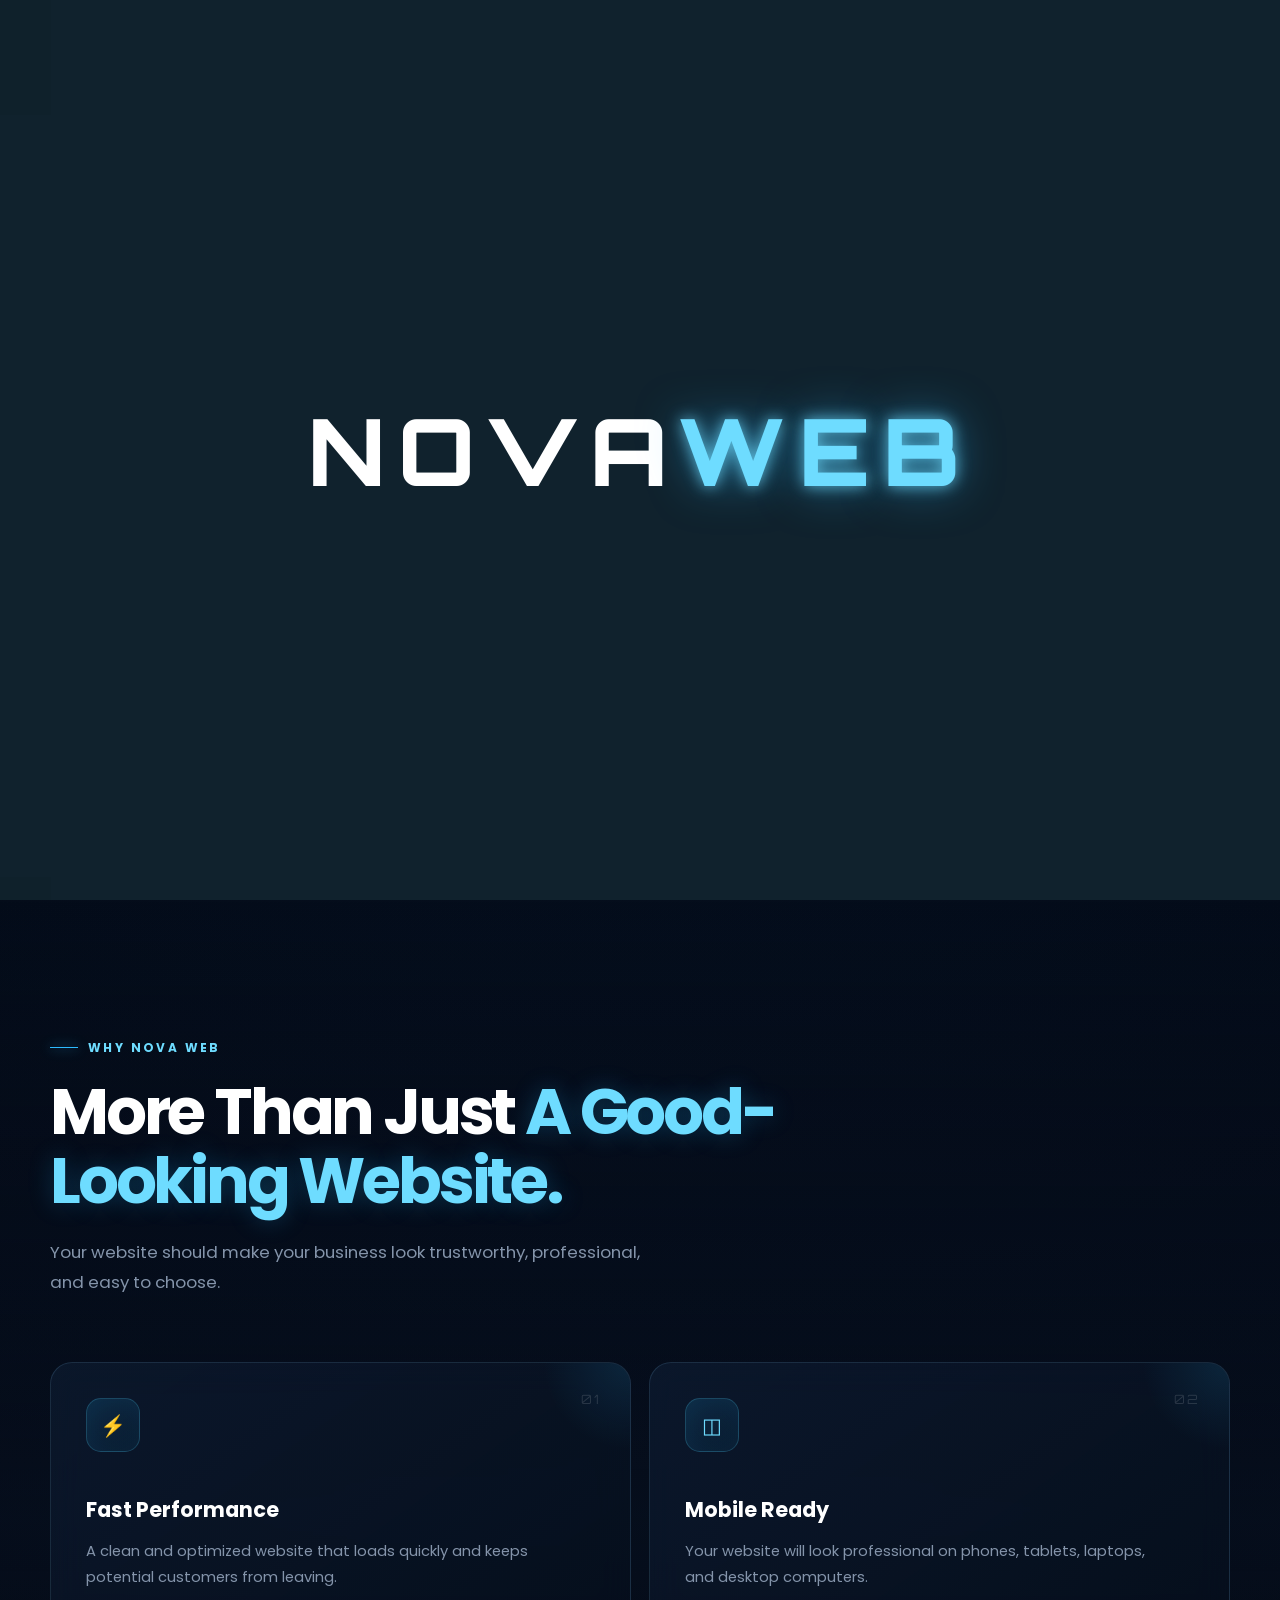
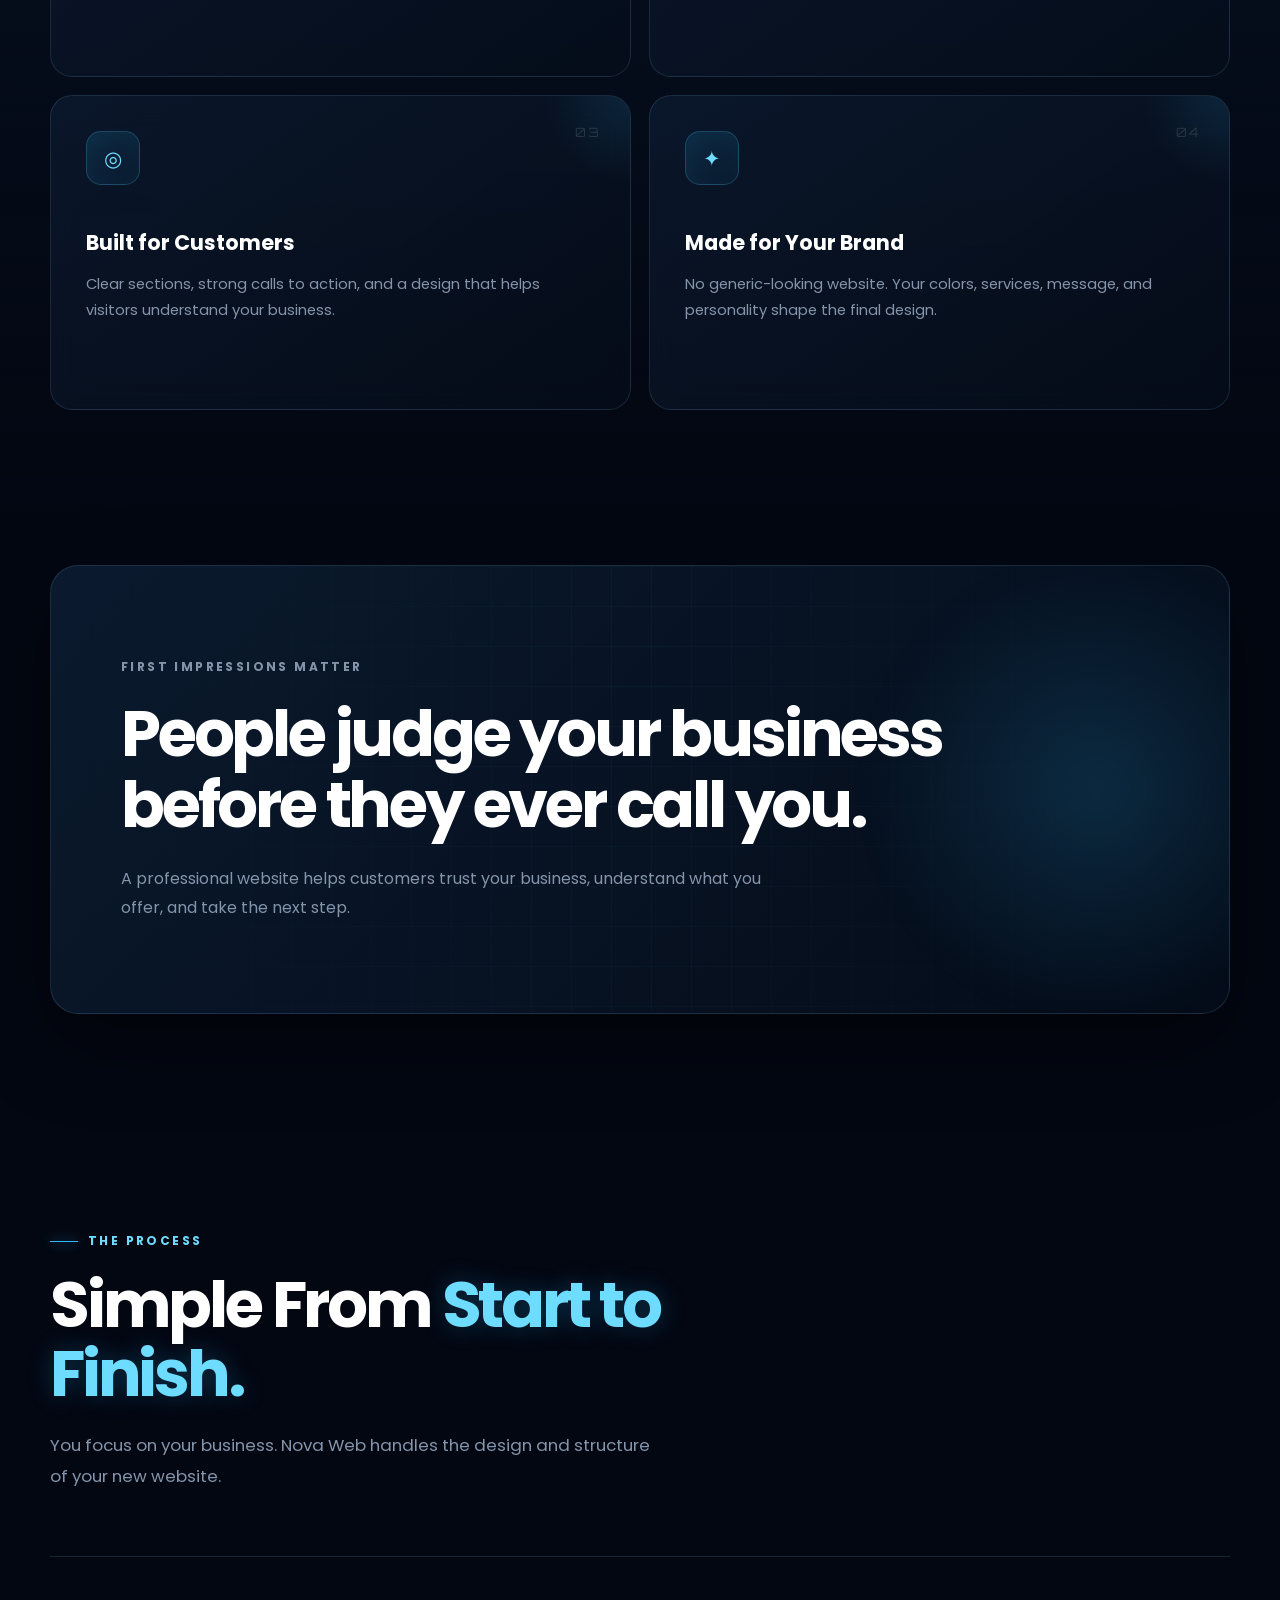
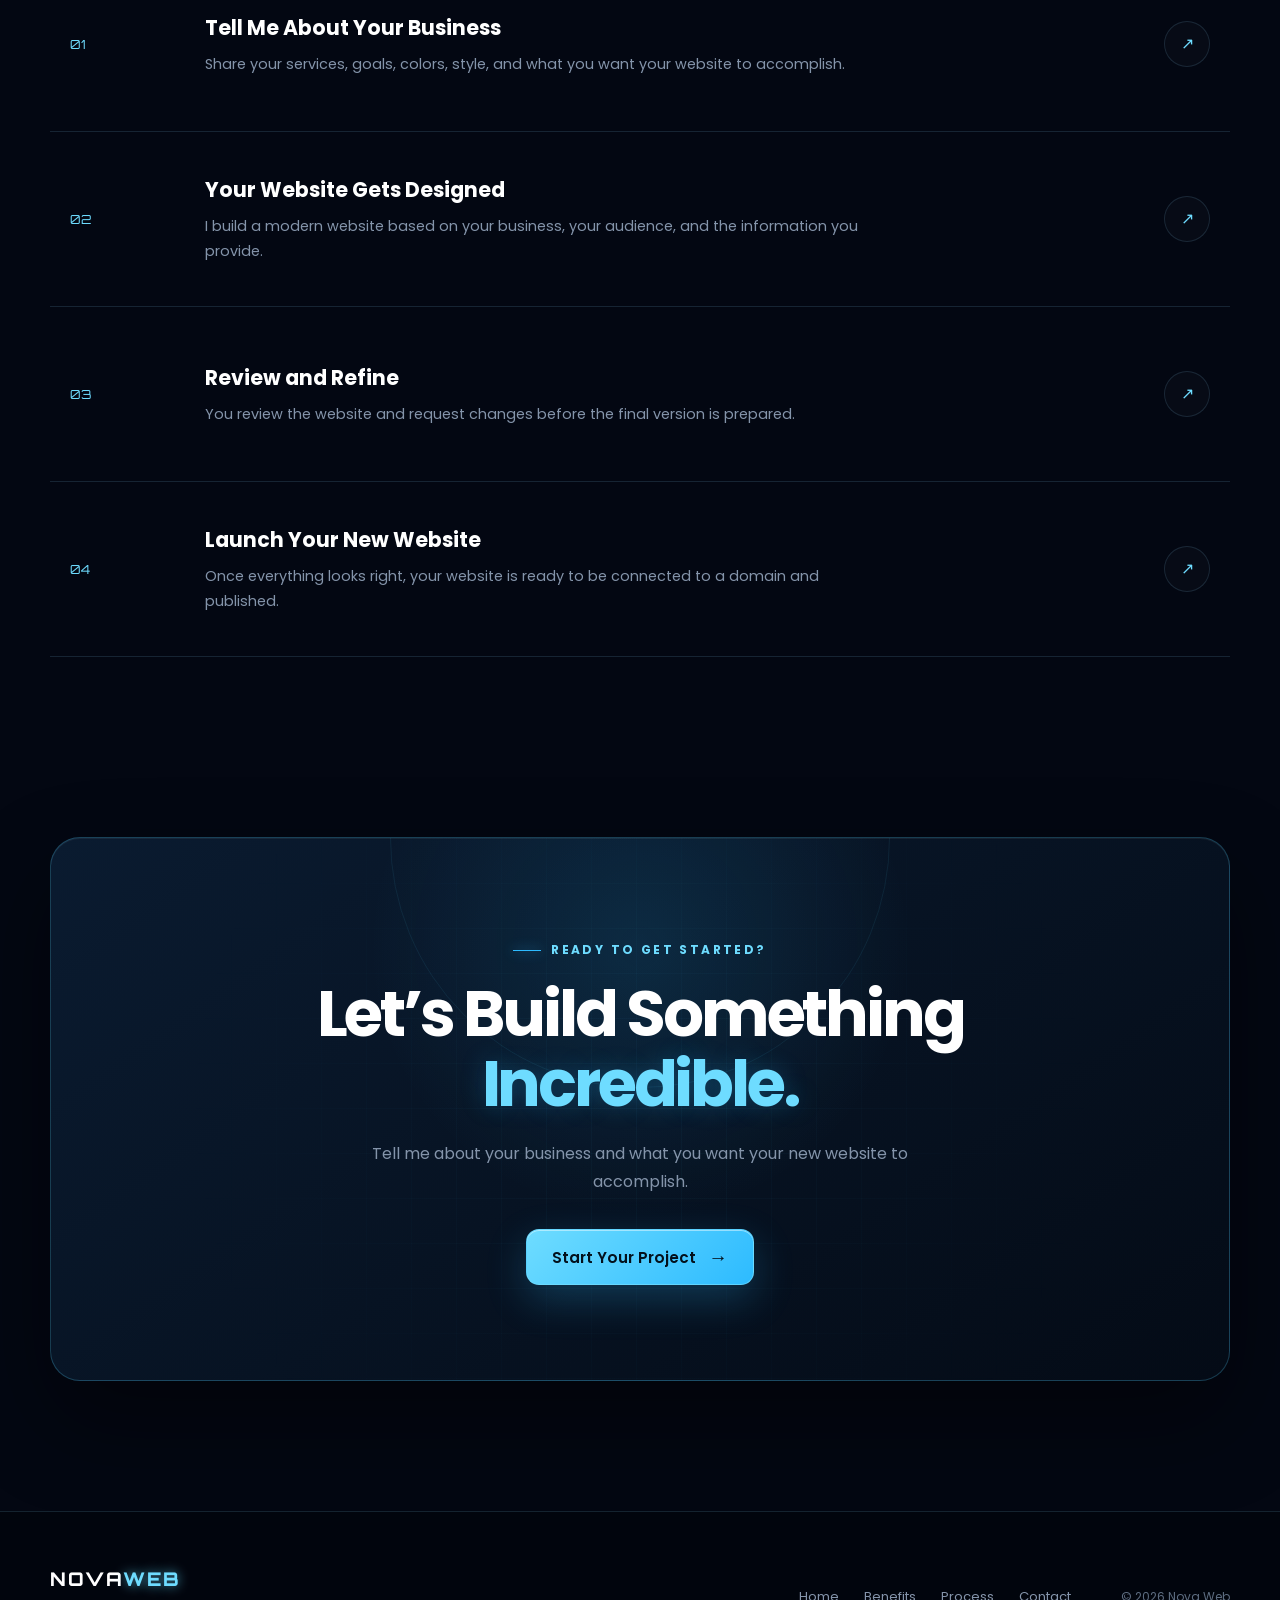
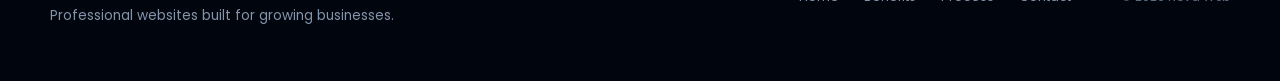
==== index.html @ 31be455f "Initial commit" ====
<!DOCTYPE html>
<html lang="en">
<head>
    <meta charset="UTF-8">

    <meta
        name="viewport"
        content="width=device-width, initial-scale=1.0"
    >

    <meta
        name="description"
        content="Nova Web creates professional websites that help local businesses attract customers and grow."
    >

    <title>Nova Web | Professional Website Design</title>

    <link rel="preconnect" href="https://fonts.googleapis.com">
    <link rel="preconnect" href="https://fonts.gstatic.com" crossorigin>

    <link
        href="https://fonts.googleapis.com/css2?family=Orbitron:wght@600;700;800&family=Poppins:wght@300;400;500;600;700&display=swap"
        rel="stylesheet"
    >

    <link rel="stylesheet" href="style.css">
</head>

<body>

    <!-- Loading Screen -->
    <div class="loader" id="loader">
        <div class="loader-circle"></div>

        <div class="loader-logo">
            NOVA<span>WEB</span>
        </div>
    </div>

    <!-- Mouse Glow -->
    <div class="mouse-glow" id="mouseGlow"></div>

    <!-- Navigation -->
    <header class="site-header" id="siteHeader">
        <nav class="navbar container">

            <a href="index.html" class="logo" aria-label="Nova Web homepage">
                NOVA<span>WEB</span>
            </a>

            <button
                class="menu-button"
                id="menuButton"
                aria-label="Open navigation menu"
                aria-expanded="false"
            >
                <span></span>
                <span></span>
                <span></span>
            </button>

            <div class="nav-links" id="navLinks">
                <a href="#home">Home</a>
                <a href="#benefits">Benefits</a>
                <a href="#process">Process</a>
                <a href="contact.html">Contact</a>

                <a href="contact.html" class="nav-button">
                    Start a Project
                </a>
            </div>

        </nav>
    </header>

    <main>

        <!-- Hero Section -->
        <section class="hero" id="home">

            <div class="hero-background"></div>
            <div class="hero-grid"></div>
            <div class="hero-orb hero-orb-one"></div>
            <div class="hero-orb hero-orb-two"></div>

            <div class="container hero-layout">

                <div class="hero-copy">

                    <div class="eyebrow">
                        <span class="eyebrow-dot"></span>
                        Professional websites for growing businesses
                    </div>

                    <h1>
                        You Run The Business.
                        <span>I'll Build The Website.</span>
                    </h1>

                    <p class="hero-description">
                        Your next customer is already searching for you.
                        Let’s make sure they find <strong>you</strong> first.
                    </p>

                    <div class="hero-buttons">

                        <a href="contact.html" class="primary-button">
                            Start Your Project
                            <span>→</span>
                        </a>

                        <a href="#benefits" class="secondary-button">
                            See What You Get
                        </a>

                    </div>

                    <div class="hero-points">

                        <div>
                            <span class="check-icon">✓</span>
                            Mobile-friendly
                        </div>

                        <div>
                            <span class="check-icon">✓</span>
                            Fast and modern
                        </div>

                        <div>
                            <span class="check-icon">✓</span>
                            Built for your business
                        </div>

                    </div>

                </div>

                <!-- CSS Laptop Mockup -->
                <div class="hero-visual">

                    <div class="visual-glow"></div>

                    <div class="floating-card floating-card-one">
                        <div class="floating-icon">⚡</div>

                        <div>
                            <strong>Fast Loading</strong>
                            <span>Built for speed</span>
                        </div>
                    </div>

                    <div class="floating-card floating-card-two">
                        <div class="floating-icon">↗</div>

                        <div>
                            <strong>Built to Grow</strong>
                            <span>Turn visits into customers</span>
                        </div>
                    </div>

                    <div class="laptop">

                        <div class="laptop-screen">

                            <div class="browser-bar">
                                <div class="browser-dots">
                                    <span></span>
                                    <span></span>
                                    <span></span>
                                </div>

                                <div class="browser-address">
                                    novawebdesign.com
                                </div>
                            </div>

                            <div class="website-preview">

                                <div class="preview-nav">
                                    <div class="preview-logo">
                                        NOVA<span>WEB</span>
                                    </div>

                                    <div class="preview-links">
                                        <span></span>
                                        <span></span>
                                        <span></span>
                                    </div>
                                </div>

                                <div class="preview-content">

                                    <div class="preview-badge">
                                        MODERN WEBSITE DESIGN
                                    </div>

                                    <h2>
                                        Make Your Business
                                        <span>Impossible to Ignore.</span>
                                    </h2>

                                    <p>
                                        Premium websites designed to build trust,
                                        attract customers, and grow your brand.
                                    </p>

                                    <div class="preview-button"></div>

                                </div>

                                <div class="preview-card-row">
                                    <div class="preview-card"></div>
                                    <div class="preview-card"></div>
                                    <div class="preview-card"></div>
                                </div>

                            </div>

                        </div>

                        <div class="laptop-base">
                            <div class="laptop-notch"></div>
                        </div>

                    </div>

                </div>

            </div>

            <a href="#benefits" class="scroll-indicator">
                <span>Scroll to explore</span>
                <div class="scroll-line"></div>
            </a>

        </section>

        <!-- Benefits Section -->
        <section class="section benefits-section" id="benefits">

            <div class="container">

                <div class="section-heading reveal">

                    <div class="section-label">
                        WHY NOVA WEB
                    </div>

                    <h2>
                        More Than Just
                        <span>A Good-Looking Website.</span>
                    </h2>

                    <p>
                        Your website should make your business look trustworthy,
                        professional, and easy to choose.
                    </p>

                </div>

                <div class="benefit-grid">

                    <article class="benefit-card reveal">

                        <div class="card-number">01</div>

                        <div class="benefit-icon">⚡</div>

                        <h3>Fast Performance</h3>

                        <p>
                            A clean and optimized website that loads quickly and
                            keeps potential customers from leaving.
                        </p>

                        <div class="card-line"></div>

                    </article>

                    <article class="benefit-card reveal">

                        <div class="card-number">02</div>

                        <div class="benefit-icon">◫</div>

                        <h3>Mobile Ready</h3>

                        <p>
                            Your website will look professional on phones,
                            tablets, laptops, and desktop computers.
                        </p>

                        <div class="card-line"></div>

                    </article>

                    <article class="benefit-card reveal">

                        <div class="card-number">03</div>

                        <div class="benefit-icon">◎</div>

                        <h3>Built for Customers</h3>

                        <p>
                            Clear sections, strong calls to action, and a design
                            that helps visitors understand your business.
                        </p>

                        <div class="card-line"></div>

                    </article>

                    <article class="benefit-card reveal">

                        <div class="card-number">04</div>

                        <div class="benefit-icon">✦</div>

                        <h3>Made for Your Brand</h3>

                        <p>
                            No generic-looking website. Your colors, services,
                            message, and personality shape the final design.
                        </p>

                        <div class="card-line"></div>

                    </article>

                </div>

            </div>

        </section>

        <!-- Statement Section -->
        <section class="statement-section">

            <div class="container">

                <div class="statement-card reveal">

                    <div class="statement-glow"></div>

                    <p class="statement-small">
                        FIRST IMPRESSIONS MATTER
                    </p>

                    <h2>
                        People judge your business before they ever call you.
                    </h2>

                    <p>
                        A professional website helps customers trust your business,
                        understand what you offer, and take the next step.
                    </p>

                </div>

            </div>

        </section>

        <!-- Process Section -->
        <section class="section process-section" id="process">

            <div class="container">

                <div class="section-heading reveal">

                    <div class="section-label">
                        THE PROCESS
                    </div>

                    <h2>
                        Simple From
                        <span>Start to Finish.</span>
                    </h2>

                    <p>
                        You focus on your business. Nova Web handles the design
                        and structure of your new website.
                    </p>

                </div>

                <div class="process-list">

                    <article class="process-item reveal">

                        <div class="process-number">01</div>

                        <div class="process-content">
                            <h3>Tell Me About Your Business</h3>

                            <p>
                                Share your services, goals, colors, style, and
                                what you want your website to accomplish.
                            </p>
                        </div>

                        <div class="process-arrow">↗</div>

                    </article>

                    <article class="process-item reveal">

                        <div class="process-number">02</div>

                        <div class="process-content">
                            <h3>Your Website Gets Designed</h3>

                            <p>
                                I build a modern website based on your business,
                                your audience, and the information you provide.
                            </p>
                        </div>

                        <div class="process-arrow">↗</div>

                    </article>

                    <article class="process-item reveal">

                        <div class="process-number">03</div>

                        <div class="process-content">
                            <h3>Review and Refine</h3>

                            <p>
                                You review the website and request changes before
                                the final version is prepared.
                            </p>
                        </div>

                        <div class="process-arrow">↗</div>

                    </article>

                    <article class="process-item reveal">

                        <div class="process-number">04</div>

                        <div class="process-content">
                            <h3>Launch Your New Website</h3>

                            <p>
                                Once everything looks right, your website is ready
                                to be connected to a domain and published.
                            </p>
                        </div>

                        <div class="process-arrow">↗</div>

                    </article>

                </div>

            </div>

        </section>

        <!-- Call to Action -->
        <section class="cta-section">

            <div class="container">

                <div class="cta-card reveal">

                    <div class="cta-orb"></div>

                    <div class="section-label">
                        READY TO GET STARTED?
                    </div>

                    <h2>
                        Let’s Build Something
                        <span>Incredible.</span>
                    </h2>

                    <p>
                        Tell me about your business and what you want your new
                        website to accomplish.
                    </p>

                    <a href="contact.html" class="primary-button">
                        Start Your Project
                        <span>→</span>
                    </a>

                </div>

            </div>

        </section>

    </main>

    <!-- Footer -->
    <footer class="footer">

        <div class="container footer-content">

            <div>
                <a href="index.html" class="logo footer-logo">
                    NOVA<span>WEB</span>
                </a>

                <p>
                    Professional websites built for growing businesses.
                </p>
            </div>

            <div class="footer-links">
                <a href="#home">Home</a>
                <a href="#benefits">Benefits</a>
                <a href="#process">Process</a>
                <a href="contact.html">Contact</a>
            </div>

            <p class="copyright">
                © <span id="currentYear"></span> Nova Web
            </p>

        </div>

    </footer>

    <script src="script.js"></script>

</body>
</html>
---- style.css ----
/* ========================================
   NOVA WEB
   Complete Website Styling
======================================== */


/* ---------- Root Variables ---------- */

:root {
    --background: #030712;
    --background-light: #07101f;
    --surface: rgba(12, 25, 46, 0.65);
    --surface-solid: #0b172a;
    --surface-hover: #102440;

    --primary: #2dbbff;
    --primary-light: #6edcff;
    --primary-dark: #0088cc;

    --white: #ffffff;
    --text: #d4dfed;
    --muted: #8494aa;

    --border: rgba(139, 210, 255, 0.14);
    --border-bright: rgba(83, 213, 255, 0.35);

    --shadow:
        0 30px 80px rgba(0, 0, 0, 0.45);

    --blue-shadow:
        0 0 35px rgba(45, 187, 255, 0.25);

    --transition: 0.3s ease;
}


/* ---------- Reset ---------- */

* {
    margin: 0;
    padding: 0;
    box-sizing: border-box;
}

html {
    scroll-behavior: smooth;
}

body {
    min-height: 100vh;

    background:
        radial-gradient(
            circle at top,
            rgba(21, 84, 137, 0.16),
            transparent 38%
        ),
        var(--background);

    color: var(--text);

    font-family: "Poppins", sans-serif;

    overflow-x: hidden;
}

body.menu-open {
    overflow: hidden;
}

body.loading {
    overflow: hidden;
}

a {
    color: inherit;
    text-decoration: none;
}

button,
input,
textarea,
select {
    font: inherit;
}

button {
    border: none;
}

img {
    max-width: 100%;
    display: block;
}

strong {
    color: var(--primary-light);
}

::selection {
    color: var(--white);
    background: rgba(45, 187, 255, 0.5);
}


/* ---------- Shared Layout ---------- */

.container {
    width: min(1180px, calc(100% - 40px));
    margin-inline: auto;
}

.section {
    position: relative;

    padding: 130px 0;
}

.section-heading {
    max-width: 760px;

    margin-bottom: 65px;
}

.section-label {
    display: inline-flex;
    align-items: center;
    gap: 10px;

    margin-bottom: 20px;

    color: var(--primary-light);

    font-size: 0.75rem;
    font-weight: 700;
    letter-spacing: 0.2em;
}

.section-label::before {
    content: "";

    width: 28px;
    height: 1px;

    background: var(--primary);
    box-shadow: 0 0 12px var(--primary);
}

.section-heading h2,
.cta-card h2 {
    margin-bottom: 22px;

    color: var(--white);

    font-size: clamp(2.3rem, 5vw, 4.6rem);
    line-height: 1.08;
    letter-spacing: -0.05em;
}

.section-heading h2 span,
.cta-card h2 span {
    color: var(--primary-light);

    text-shadow:
        0 0 25px rgba(45, 187, 255, 0.25);
}

.section-heading p {
    max-width: 620px;

    color: var(--muted);

    font-size: 1.05rem;
    line-height: 1.8;
}


/* ---------- Loading Screen ---------- */

.loader {
    position: fixed;
    inset: 0;
    z-index: 9999;

    display: flex;
    justify-content: center;
    align-items: center;

    background: #01040a;

    overflow: hidden;

    transition:
        opacity 0.9s ease,
        visibility 0.9s ease;
}

.loader.hidden {
    opacity: 0;
    visibility: hidden;
    pointer-events: none;
}

.loader-circle {
    position: absolute;

    width: 14px;
    height: 14px;

    border-radius: 50%;

    background: var(--primary-light);

    box-shadow:
        0 0 20px var(--primary-light),
        0 0 60px var(--primary),
        0 0 140px var(--primary);

    animation: loaderExpand 2.1s ease forwards;
}

.loader-logo {
    position: relative;
    z-index: 2;

    color: var(--white);

    font-family: "Orbitron", sans-serif;
    font-size: clamp(2.3rem, 8vw, 5.8rem);
    font-weight: 800;
    letter-spacing: 0.14em;

    opacity: 0;

    filter: blur(12px);

    transform: translateY(20px) scale(0.94);

    animation: loaderLogo 1s ease 1.1s forwards;
}

.loader-logo span {
    color: var(--primary-light);

    text-shadow:
        0 0 15px rgba(110, 220, 255, 0.8),
        0 0 45px rgba(45, 187, 255, 0.55);
}

@keyframes loaderExpand {
    0% {
        opacity: 0;
        transform: scale(0);
    }

    25% {
        opacity: 1;
        transform: scale(1);
    }

    100% {
        opacity: 0.14;
        transform: scale(190);
    }
}

@keyframes loaderLogo {
    to {
        opacity: 1;

        filter: blur(0);

        transform: translateY(0) scale(1);
    }
}


/* ---------- Mouse Glow ---------- */

.mouse-glow {
    position: fixed;
    z-index: 0;

    width: 450px;
    height: 450px;

    border-radius: 50%;

    background:
        radial-gradient(
            circle,
            rgba(45, 187, 255, 0.08),
            transparent 70%
        );

    pointer-events: none;

    opacity: 0;

    transform: translate(-50%, -50%);

    transition: opacity 0.3s ease;
}


/* ---------- Header and Navigation ---------- */

.site-header {
    position: fixed;
    top: 18px;
    left: 0;
    z-index: 1000;

    width: 100%;

    transition:
        top var(--transition),
        transform var(--transition);
}

.site-header.scrolled {
    top: 8px;
}

.navbar {
    min-height: 72px;

    display: flex;
    align-items: center;
    justify-content: space-between;

    padding: 0 22px;

    border: 1px solid var(--border);
    border-radius: 18px;

    background:
        linear-gradient(
            135deg,
            rgba(10, 22, 40, 0.82),
            rgba(4, 10, 22, 0.68)
        );

    backdrop-filter: blur(22px);
    -webkit-backdrop-filter: blur(22px);

    box-shadow:
        0 15px 45px rgba(0, 0, 0, 0.22);

    transition:
        min-height var(--transition),
        border-color var(--transition),
        background var(--transition);
}

.site-header.scrolled .navbar {
    min-height: 64px;

    border-color: rgba(83, 213, 255, 0.2);

    background: rgba(3, 10, 22, 0.9);
}

.logo {
    position: relative;

    color: var(--white);

    font-family: "Orbitron", sans-serif;
    font-size: 1.18rem;
    font-weight: 800;
    letter-spacing: 0.11em;
}

.logo span {
    color: var(--primary-light);

    text-shadow:
        0 0 12px rgba(110, 220, 255, 0.7);
}

.logo::after {
    content: "";

    position: absolute;
    bottom: -8px;
    left: 0;

    width: 0;
    height: 2px;

    background: var(--primary);

    box-shadow: 0 0 10px var(--primary);

    transition: width var(--transition);
}

.logo:hover::after {
    width: 100%;
}

.nav-links {
    display: flex;
    align-items: center;
    gap: 32px;
}

.nav-links > a {
    position: relative;

    color: #b7c5d8;

    font-size: 0.88rem;
    font-weight: 500;

    transition: color var(--transition);
}

.nav-links > a:not(.nav-button)::after {
    content: "";

    position: absolute;
    bottom: -7px;
    left: 0;

    width: 0;
    height: 1px;

    background: var(--primary-light);

    transition: width var(--transition);
}

.nav-links > a:hover {
    color: var(--white);
}

.nav-links > a:hover::after {
    width: 100%;
}

.nav-links .nav-button {
    padding: 11px 18px;

    border: 1px solid rgba(83, 213, 255, 0.3);
    border-radius: 10px;

    color: var(--white);

    background:
        linear-gradient(
            135deg,
            rgba(45, 187, 255, 0.18),
            rgba(45, 187, 255, 0.07)
        );

    box-shadow:
        inset 0 0 18px rgba(45, 187, 255, 0.05);

    transition:
        transform var(--transition),
        border-color var(--transition),
        box-shadow var(--transition);
}

.nav-links .nav-button:hover {
    transform: translateY(-2px);

    border-color: var(--primary);

    box-shadow:
        0 0 24px rgba(45, 187, 255, 0.16);
}

.menu-button {
    display: none;

    width: 42px;
    height: 42px;

    align-items: center;
    justify-content: center;
    flex-direction: column;
    gap: 5px;

    border: 1px solid var(--border);
    border-radius: 10px;

    background: rgba(255, 255, 255, 0.03);

    cursor: pointer;
}

.menu-button span {
    width: 19px;
    height: 2px;

    border-radius: 20px;

    background: var(--white);

    transition:
        transform var(--transition),
        opacity var(--transition);
}

.menu-button.active span:nth-child(1) {
    transform: translateY(7px) rotate(45deg);
}

.menu-button.active span:nth-child(2) {
    opacity: 0;
}

.menu-button.active span:nth-child(3) {
    transform: translateY(-7px) rotate(-45deg);
}


/* ---------- Buttons ---------- */

.primary-button,
.secondary-button {
    display: inline-flex;
    align-items: center;
    justify-content: center;
    gap: 12px;

    min-height: 56px;

    padding: 0 25px;

    border-radius: 13px;

    font-size: 0.95rem;
    font-weight: 600;

    transition:
        transform var(--transition),
        border-color var(--transition),
        box-shadow var(--transition),
        background var(--transition);
}

.primary-button {
    position: relative;

    border: 1px solid rgba(110, 220, 255, 0.65);

    color: #03101b;

    background:
        linear-gradient(
            135deg,
            var(--primary-light),
            var(--primary)
        );

    box-shadow:
        0 14px 40px rgba(45, 187, 255, 0.24),
        inset 0 1px 0 rgba(255, 255, 255, 0.45);

    overflow: hidden;
}

.primary-button::before {
    content: "";

    position: absolute;
    inset: 0;

    background:
        linear-gradient(
            110deg,
            transparent 25%,
            rgba(255, 255, 255, 0.45),
            transparent 75%
        );

    transform: translateX(-130%);

    transition: transform 0.7s ease;
}

.primary-button:hover::before {
    transform: translateX(130%);
}

.primary-button:hover {
    transform: translateY(-3px);

    box-shadow:
        0 18px 50px rgba(45, 187, 255, 0.4);
}

.primary-button span {
    font-size: 1.2rem;

    transition: transform var(--transition);
}

.primary-button:hover span {
    transform: translateX(4px);
}

.secondary-button {
    border: 1px solid var(--border-bright);

    color: var(--white);

    background: rgba(255, 255, 255, 0.025);

    backdrop-filter: blur(12px);
}

.secondary-button:hover {
    transform: translateY(-3px);

    border-color: var(--primary);

    background: rgba(45, 187, 255, 0.08);

    box-shadow:
        0 14px 35px rgba(0, 0, 0, 0.2);
}


/* ---------- Hero Section ---------- */

.hero {
    position: relative;

    min-height: 100vh;

    display: flex;
    align-items: center;

    padding: 150px 0 100px;

    overflow: hidden;
}

.hero-background {
    position: absolute;
    inset: 0;

    background:
        radial-gradient(
            circle at 76% 36%,
            rgba(25, 145, 220, 0.16),
            transparent 26%
        ),
        radial-gradient(
            circle at 18% 75%,
            rgba(0, 99, 180, 0.12),
            transparent 30%
        ),
        linear-gradient(
            135deg,
            #030712 0%,
            #050c19 50%,
            #02060e 100%
        );
}

.hero-grid {
    position: absolute;
    inset: 0;

    background-image:
        linear-gradient(
            rgba(63, 146, 202, 0.045) 1px,
            transparent 1px
        ),
        linear-gradient(
            90deg,
            rgba(63, 146, 202, 0.045) 1px,
            transparent 1px
        );

    background-size: 55px 55px;

    mask-image:
        linear-gradient(
            to bottom,
            rgba(0, 0, 0, 0.8),
            transparent 90%
        );
}

.hero-orb {
    position: absolute;

    border-radius: 50%;

    filter: blur(20px);

    pointer-events: none;
}

.hero-orb-one {
    top: 17%;
    right: 12%;

    width: 320px;
    height: 320px;

    border: 1px solid rgba(45, 187, 255, 0.1);

    background: rgba(0, 145, 255, 0.05);

    animation: floatOrb 8s ease-in-out infinite;
}

.hero-orb-two {
    bottom: 6%;
    left: -8%;

    width: 400px;
    height: 400px;

    background: rgba(0, 90, 170, 0.06);

    animation: floatOrb 10s ease-in-out infinite reverse;
}

@keyframes floatOrb {
    0%,
    100% {
        transform: translateY(0) translateX(0);
    }

    50% {
        transform: translateY(-25px) translateX(15px);
    }
}

.hero-layout {
    position: relative;
    z-index: 2;

    display: grid;
    grid-template-columns: 1fr 1fr;
    align-items: center;
    gap: 60px;
}

.hero-copy {
    opacity: 0;

    transform: translateY(30px);

    animation: heroContent 1.1s ease 2.8s forwards;
}

@keyframes heroContent {
    to {
        opacity: 1;
        transform: translateY(0);
    }
}

.eyebrow {
    display: inline-flex;
    align-items: center;
    gap: 10px;

    margin-bottom: 23px;
    padding: 8px 13px;

    border: 1px solid var(--border);
    border-radius: 999px;

    color: #b9cbe0;

    background: rgba(255, 255, 255, 0.025);

    font-size: 0.72rem;
    font-weight: 500;
    letter-spacing: 0.08em;
    text-transform: uppercase;
}

.eyebrow-dot {
    width: 7px;
    height: 7px;

    border-radius: 50%;

    background: var(--primary-light);

    box-shadow:
        0 0 10px var(--primary-light);

    animation: pulseDot 1.8s ease-in-out infinite;
}

@keyframes pulseDot {
    50% {
        opacity: 0.45;
        transform: scale(0.8);
    }
}

.hero h1 {
    max-width: 700px;

    margin-bottom: 25px;

    color: var(--white);

    font-size: clamp(3.25rem, 6.4vw, 6.1rem);
    font-weight: 600;
    line-height: 0.99;
    letter-spacing: -0.065em;
}

.hero h1 span {
    display: block;

    margin-top: 12px;

    color: var(--primary-light);

    text-shadow:
        0 0 28px rgba(45, 187, 255, 0.28),
        0 0 75px rgba(45, 187, 255, 0.1);
}

.hero-description {
    max-width: 585px;

    margin-bottom: 34px;

    color: #9aabc0;

    font-size: clamp(1rem, 1.6vw, 1.16rem);
    line-height: 1.8;
}

.hero-buttons {
    display: flex;
    align-items: center;
    gap: 14px;
    flex-wrap: wrap;

    margin-bottom: 34px;
}

.hero-points {
    display: flex;
    align-items: center;
    gap: 20px;
    flex-wrap: wrap;

    color: #8596aa;

    font-size: 0.8rem;
}

.hero-points > div {
    display: flex;
    align-items: center;
    gap: 7px;
}

.check-icon {
    width: 19px;
    height: 19px;

    display: inline-flex;
    align-items: center;
    justify-content: center;

    border: 1px solid rgba(83, 213, 255, 0.25);
    border-radius: 50%;

    color: var(--primary-light);

    background: rgba(45, 187, 255, 0.07);

    font-size: 0.68rem;
}


/* ---------- Hero Laptop ---------- */

.hero-visual {
    position: relative;

    min-height: 560px;

    display: flex;
    align-items: center;
    justify-content: center;

    opacity: 0;

    transform: translateX(35px);

    animation: visualEntrance 1.2s ease 3s forwards;
}

@keyframes visualEntrance {
    to {
        opacity: 1;
        transform: translateX(0);
    }
}

.visual-glow {
    position: absolute;

    width: 500px;
    height: 500px;

    border-radius: 50%;

    background:
        radial-gradient(
            circle,
            rgba(45, 187, 255, 0.22),
            transparent 66%
        );

    filter: blur(18px);

    animation: glowPulse 4s ease-in-out infinite;
}

@keyframes glowPulse {
    50% {
        opacity: 0.65;
        transform: scale(1.07);
    }
}

.laptop {
    position: relative;
    z-index: 2;

    width: min(100%, 590px);

    transform: perspective(1200px) rotateY(-4deg) rotateX(2deg);

    animation: laptopFloat 5s ease-in-out infinite;
}

@keyframes laptopFloat {
    0%,
    100% {
        transform:
            perspective(1200px)
            rotateY(-4deg)
            rotateX(2deg)
            translateY(0);
    }

    50% {
        transform:
            perspective(1200px)
            rotateY(-2deg)
            rotateX(1deg)
            translateY(-12px);
    }
}

.laptop-screen {
    padding: 10px;

    border: 1px solid rgba(140, 214, 255, 0.28);
    border-radius: 21px 21px 11px 11px;

    background:
        linear-gradient(
            145deg,
            #1a2838,
            #070d15
        );

    box-shadow:
        0 40px 80px rgba(0, 0, 0, 0.5),
        0 0 50px rgba(45, 187, 255, 0.12),
        inset 0 1px 0 rgba(255, 255, 255, 0.12);
}

.browser-bar {
    height: 33px;

    display: flex;
    align-items: center;

    padding: 0 10px;

    border-radius: 11px 11px 0 0;

    background: #0a1421;
}

.browser-dots {
    display: flex;
    gap: 5px;
}

.browser-dots span {
    width: 7px;
    height: 7px;

    border-radius: 50%;

    background: #526273;
}

.browser-dots span:nth-child(1) {
    background: #e47373;
}

.browser-dots span:nth-child(2) {
    background: #d9b866;
}

.browser-dots span:nth-child(3) {
    background: #65bb86;
}

.browser-address {
    width: 150px;

    margin-inline: auto;
    padding: 4px 10px;

    border-radius: 6px;

    color: #5f7287;

    background: #070e18;

    font-size: 0.46rem;
    text-align: center;
}

.website-preview {
    position: relative;

    min-height: 345px;

    padding: 16px 20px 22px;

    border-radius: 0 0 9px 9px;

    background:
        radial-gradient(
            circle at 70% 25%,
            rgba(45, 187, 255, 0.15),
            transparent 28%
        ),
        linear-gradient(
            145deg,
            #07111f,
            #030713
        );

    overflow: hidden;
}

.website-preview::after {
    content: "";

    position: absolute;
    inset: 0;

    background-image:
        linear-gradient(
            rgba(72, 158, 219, 0.04) 1px,
            transparent 1px
        ),
        linear-gradient(
            90deg,
            rgba(72, 158, 219, 0.04) 1px,
            transparent 1px
        );

    background-size: 25px 25px;
}

.preview-nav {
    position: relative;
    z-index: 2;

    display: flex;
    align-items: center;
    justify-content: space-between;

    margin-bottom: 45px;
}

.preview-logo {
    color: white;

    font-family: "Orbitron", sans-serif;
    font-size: 0.55rem;
    font-weight: 700;
    letter-spacing: 0.08em;
}

.preview-logo span {
    color: var(--primary-light);
}

.preview-links {
    display: flex;
    gap: 8px;
}

.preview-links span {
    width: 24px;
    height: 3px;

    border-radius: 10px;

    background: rgba(255, 255, 255, 0.2);
}

.preview-content {
    position: relative;
    z-index: 2;

    max-width: 330px;

    margin-inline: auto;

    text-align: center;
}

.preview-badge {
    display: inline-block;

    margin-bottom: 12px;
    padding: 5px 9px;

    border: 1px solid rgba(45, 187, 255, 0.2);
    border-radius: 20px;

    color: #7fcbe8;

    background: rgba(45, 187, 255, 0.05);

    font-size: 0.34rem;
    letter-spacing: 0.14em;
}

.preview-content h2 {
    margin-bottom: 10px;

    color: var(--white);

    font-size: clamp(1.25rem, 2.1vw, 1.85rem);
    line-height: 1.08;
    letter-spacing: -0.04em;
}

.preview-content h2 span {
    display: block;

    color: var(--primary-light);
}

.preview-content p {
    max-width: 270px;

    margin: 0 auto 17px;

    color: #718399;

    font-size: 0.48rem;
    line-height: 1.7;
}

.preview-button {
    width: 85px;
    height: 24px;

    margin-inline: auto;

    border-radius: 6px;

    background:
        linear-gradient(
            135deg,
            var(--primary-light),
            var(--primary)
        );

    box-shadow:
        0 8px 20px rgba(45, 187, 255, 0.2);
}

.preview-card-row {
    position: relative;
    z-index: 2;

    display: grid;
    grid-template-columns: repeat(3, 1fr);
    gap: 8px;

    margin-top: 30px;
}

.preview-card {
    height: 50px;

    border: 1px solid rgba(83, 213, 255, 0.08);
    border-radius: 8px;

    background:
        linear-gradient(
            145deg,
            rgba(255, 255, 255, 0.045),
            rgba(255, 255, 255, 0.015)
        );
}

.laptop-base {
    position: relative;

    width: 108%;
    height: 18px;

    margin-left: -4%;

    border-radius: 3px 3px 18px 18px;

    background:
        linear-gradient(
            to bottom,
            #263546,
            #0c121a
        );

    box-shadow:
        0 20px 40px rgba(0, 0, 0, 0.45);
}

.laptop-notch {
    width: 90px;
    height: 6px;

    margin-inline: auto;

    border-radius: 0 0 8px 8px;

    background: #05080d;
}

.floating-card {
    position: absolute;
    z-index: 4;

    display: flex;
    align-items: center;
    gap: 11px;

    padding: 12px 15px;

    border: 1px solid rgba(83, 213, 255, 0.18);
    border-radius: 13px;

    background: rgba(5, 15, 29, 0.78);

    backdrop-filter: blur(16px);

    box-shadow:
        0 18px 45px rgba(0, 0, 0, 0.32);

    animation: floatingCard 4s ease-in-out infinite;
}

.floating-card-one {
    top: 16%;
    right: -3%;
}

.floating-card-two {
    bottom: 17%;
    left: -7%;

    animation-delay: 1.2s;
}

@keyframes floatingCard {
    50% {
        transform: translateY(-10px);
    }
}

.floating-icon {
    width: 33px;
    height: 33px;

    display: flex;
    align-items: center;
    justify-content: center;

    border-radius: 9px;

    color: var(--primary-light);

    background: rgba(45, 187, 255, 0.1);
}

.floating-card strong,
.floating-card span {
    display: block;
}

.floating-card strong {
    margin-bottom: 2px;

    color: var(--white);

    font-size: 0.7rem;
}

.floating-card span {
    color: var(--muted);

    font-size: 0.53rem;
}

.scroll-indicator {
    position: absolute;
    bottom: 25px;
    left: 50%;
    z-index: 4;

    display: flex;
    align-items: center;
    flex-direction: column;
    gap: 10px;

    color: #53657a;

    font-size: 0.6rem;
    letter-spacing: 0.16em;
    text-transform: uppercase;

    transform: translateX(-50%);
}

.scroll-line {
    position: relative;

    width: 1px;
    height: 35px;

    background: rgba(83, 213, 255, 0.15);

    overflow: hidden;
}

.scroll-line::after {
    content: "";

    position: absolute;
    top: -100%;
    left: 0;

    width: 100%;
    height: 70%;

    background: var(--primary-light);

    box-shadow:
        0 0 10px var(--primary);

    animation: scrollLine 2s ease-in-out infinite;
}

@keyframes scrollLine {
    to {
        top: 120%;
    }
}


/* ---------- Benefits ---------- */

.benefits-section {
    background:
        linear-gradient(
            to bottom,
            rgba(3, 7, 18, 0),
            rgba(8, 18, 34, 0.55),
            rgba(3, 7, 18, 0)
        );
}

.benefit-grid {
    display: grid;
    grid-template-columns: repeat(2, 1fr);
    gap: 18px;
}

.benefit-card {
    position: relative;

    min-height: 315px;

    padding: 35px;

    border: 1px solid var(--border);
    border-radius: 22px;

    background:
        linear-gradient(
            145deg,
            rgba(15, 31, 55, 0.58),
            rgba(6, 14, 27, 0.62)
        );

    backdrop-filter: blur(16px);

    overflow: hidden;

    transition:
        transform var(--transition),
        border-color var(--transition),
        background var(--transition),
        box-shadow var(--transition);
}

.benefit-card::before {
    content: "";

    position: absolute;
    top: -90px;
    right: -90px;

    width: 180px;
    height: 180px;

    border-radius: 50%;

    background:
        radial-gradient(
            circle,
            rgba(45, 187, 255, 0.12),
            transparent 68%
        );

    transition: transform 0.5s ease;
}

.benefit-card:hover {
    transform: translateY(-8px);

    border-color: rgba(83, 213, 255, 0.32);

    background:
        linear-gradient(
            145deg,
            rgba(17, 38, 68, 0.75),
            rgba(7, 17, 32, 0.75)
        );

    box-shadow:
        0 25px 55px rgba(0, 0, 0, 0.3),
        0 0 35px rgba(45, 187, 255, 0.07);
}

.benefit-card:hover::before {
    transform: scale(1.45);
}

.card-number {
    position: absolute;
    top: 28px;
    right: 30px;

    color: rgba(255, 255, 255, 0.13);

    font-family: "Orbitron", sans-serif;
    font-size: 0.8rem;
    letter-spacing: 0.1em;
}

.benefit-icon {
    width: 54px;
    height: 54px;

    display: flex;
    align-items: center;
    justify-content: center;

    margin-bottom: 42px;

    border: 1px solid rgba(83, 213, 255, 0.22);
    border-radius: 15px;

    color: var(--primary-light);

    background:
        linear-gradient(
            145deg,
            rgba(45, 187, 255, 0.12),
            rgba(45, 187, 255, 0.035)
        );

    box-shadow:
        inset 0 0 25px rgba(45, 187, 255, 0.05);

    font-size: 1.3rem;
}

.benefit-card h3 {
    margin-bottom: 14px;

    color: var(--white);

    font-size: 1.3rem;
}

.benefit-card p {
    max-width: 475px;

    color: var(--muted);

    font-size: 0.92rem;
    line-height: 1.75;
}

.card-line {
    position: absolute;
    bottom: 0;
    left: 0;

    width: 0;
    height: 2px;

    background:
        linear-gradient(
            to right,
            var(--primary),
            transparent
        );

    box-shadow:
        0 0 15px var(--primary);

    transition: width 0.5s ease;
}

.benefit-card:hover .card-line {
    width: 100%;
}


/* ---------- Statement ---------- */

.statement-section {
    padding: 25px 0 120px;
}

.statement-card {
    position: relative;

    padding: 90px 70px;

    border: 1px solid var(--border);
    border-radius: 28px;

    background:
        linear-gradient(
            135deg,
            rgba(12, 29, 51, 0.85),
            rgba(5, 13, 26, 0.8)
        );

    box-shadow: var(--shadow);

    overflow: hidden;
}

.statement-card::after {
    content: "";

    position: absolute;
    inset: 0;

    background-image:
        linear-gradient(
            rgba(83, 213, 255, 0.035) 1px,
            transparent 1px
        ),
        linear-gradient(
            90deg,
            rgba(83, 213, 255, 0.035) 1px,
            transparent 1px
        );

    background-size: 40px 40px;

    mask-image:
        linear-gradient(
            to right,
            transparent,
            black,
            transparent
        );
}

.statement-glow {
    position: absolute;
    top: 50%;
    right: -10%;

    width: 500px;
    height: 500px;

    border-radius: 50%;

    background:
        radial-gradient(
            circle,
            rgba(45, 187, 255, 0.16),
            transparent 66%
        );

    transform: translateY(-50%);

    filter: blur(15px);
}

.statement-small,
.statement-card h2,
.statement-card > p {
    position: relative;
    z-index: 2;
}

.statement-small {
    margin-bottom: 20px;

    color: var(--primary-light);

    font-size: 0.75rem;
    font-weight: 700;
    letter-spacing: 0.2em;
}

.statement-card h2 {
    max-width: 870px;

    margin-bottom: 24px;

    color: var(--white);

    font-size: clamp(2.3rem, 5vw, 4.5rem);
    line-height: 1.12;
    letter-spacing: -0.05em;
}

.statement-card > p {
    max-width: 660px;

    color: var(--muted);

    line-height: 1.8;
}


/* ---------- Process ---------- */

.process-section {
    padding-top: 90px;
}

.process-list {
    border-top: 1px solid var(--border);
}

.process-item {
    display: grid;
    grid-template-columns: 100px 1fr auto;
    align-items: center;
    gap: 35px;

    min-height: 175px;

    padding: 30px 20px;

    border-bottom: 1px solid var(--border);

    transition:
        padding var(--transition),
        background var(--transition);
}

.process-item:hover {
    padding-left: 32px;

    background:
        linear-gradient(
            90deg,
            rgba(45, 187, 255, 0.055),
            transparent
        );
}

.process-number {
    color: var(--primary-light);

    font-family: "Orbitron", sans-serif;
    font-size: 0.78rem;
    letter-spacing: 0.1em;
}

.process-content h3 {
    margin-bottom: 9px;

    color: var(--white);

    font-size: 1.28rem;
}

.process-content p {
    max-width: 690px;

    color: var(--muted);

    font-size: 0.9rem;
    line-height: 1.7;
}

.process-arrow {
    width: 46px;
    height: 46px;

    display: flex;
    align-items: center;
    justify-content: center;

    border: 1px solid var(--border);
    border-radius: 50%;

    color: var(--primary-light);

    background: rgba(255, 255, 255, 0.02);

    transition:
        transform var(--transition),
        background var(--transition),
        border-color var(--transition);
}

.process-item:hover .process-arrow {
    transform: rotate(45deg);

    border-color: var(--primary);

    background: rgba(45, 187, 255, 0.1);
}


/* ---------- CTA ---------- */

.cta-section {
    padding: 50px 0 130px;
}

.cta-card {
    position: relative;

    padding: 95px 50px;

    border: 1px solid rgba(83, 213, 255, 0.24);
    border-radius: 30px;

    background:
        radial-gradient(
            circle at 50% 20%,
            rgba(45, 187, 255, 0.13),
            transparent 37%
        ),
        linear-gradient(
            145deg,
            #0a1b30,
            #040b16
        );

    box-shadow:
        0 40px 90px rgba(0, 0, 0, 0.42),
        inset 0 1px 0 rgba(255, 255, 255, 0.06);

    text-align: center;

    overflow: hidden;
}

.cta-card::before {
    content: "";

    position: absolute;
    inset: 0;

    background-image:
        linear-gradient(
            rgba(83, 213, 255, 0.04) 1px,
            transparent 1px
        ),
        linear-gradient(
            90deg,
            rgba(83, 213, 255, 0.04) 1px,
            transparent 1px
        );

    background-size: 45px 45px;

    mask-image:
        radial-gradient(
            circle,
            black,
            transparent 72%
        );
}

.cta-card > * {
    position: relative;
    z-index: 2;
}

.cta-card h2 {
    max-width: 780px;

    margin-inline: auto;
}

.cta-card p {
    max-width: 600px;

    margin: 0 auto 32px;

    color: var(--muted);

    line-height: 1.8;
}

.cta-orb {
    position: absolute;
    top: -250px;
    left: 50%;

    width: 500px;
    height: 500px;

    border-radius: 50%;

    border: 1px solid rgba(83, 213, 255, 0.08);

    transform: translateX(-50%);
}


/* ---------- Footer ---------- */

.footer {
    position: relative;

    padding: 55px 0;

    border-top: 1px solid var(--border);

    background: rgba(1, 5, 12, 0.65);
}

.footer-content {
    display: grid;
    grid-template-columns: 1fr auto auto;
    align-items: center;
    gap: 50px;
}

.footer-logo {
    display: inline-block;

    margin-bottom: 15px;
}

.footer-content > div:first-child p {
    max-width: 390px;

    color: var(--muted);

    font-size: 0.85rem;
}

.footer-links {
    display: flex;
    gap: 25px;
}

.footer-links a {
    color: var(--muted);

    font-size: 0.82rem;

    transition: color var(--transition);
}

.footer-links a:hover {
    color: var(--primary-light);
}

.copyright {
    color: #5d6d81;

    font-size: 0.75rem;
}


/* ---------- Contact Page ---------- */

.contact-page {
    min-height: 100vh;

    padding: 160px 0 110px;

    background:
        radial-gradient(
            circle at 20% 20%,
            rgba(45, 187, 255, 0.09),
            transparent 30%
        ),
        radial-gradient(
            circle at 80% 65%,
            rgba(0, 102, 190, 0.08),
            transparent 28%
        );
}

.contact-layout {
    display: grid;
    grid-template-columns: 0.85fr 1.15fr;
    gap: 60px;
    align-items: start;
}

.contact-copy {
    position: sticky;
    top: 130px;
}

.contact-copy h1 {
    margin-bottom: 24px;

    color: var(--white);

    font-size: clamp(3rem, 6vw, 5.5rem);
    line-height: 1.02;
    letter-spacing: -0.06em;
}

.contact-copy h1 span {
    color: var(--primary-light);

    text-shadow:
        0 0 30px rgba(45, 187, 255, 0.22);
}

.contact-copy > p {
    max-width: 500px;

    margin-bottom: 38px;

    color: var(--muted);

    line-height: 1.8;
}

.contact-details {
    display: grid;
    gap: 14px;
}

.contact-detail {
    display: flex;
    align-items: center;
    gap: 14px;

    padding: 15px;

    border: 1px solid var(--border);
    border-radius: 13px;

    background: rgba(255, 255, 255, 0.018);
}

.contact-detail-icon {
    width: 39px;
    height: 39px;

    display: flex;
    align-items: center;
    justify-content: center;

    border-radius: 10px;

    color: var(--primary-light);

    background: rgba(45, 187, 255, 0.09);
}

.contact-detail strong,
.contact-detail span {
    display: block;
}

.contact-detail strong {
    margin-bottom: 2px;

    color: var(--white);

    font-size: 0.8rem;
}

.contact-detail span {
    color: var(--muted);

    font-size: 0.73rem;
}

.contact-form-card {
    position: relative;

    padding: 38px;

    border: 1px solid var(--border);
    border-radius: 25px;

    background:
        linear-gradient(
            145deg,
            rgba(13, 29, 52, 0.72),
            rgba(5, 13, 26, 0.78)
        );

    backdrop-filter: blur(20px);

    box-shadow: var(--shadow);

    overflow: hidden;
}

.contact-form-card::before {
    content: "";

    position: absolute;
    top: -120px;
    right: -120px;

    width: 280px;
    height: 280px;

    border-radius: 50%;

    background:
        radial-gradient(
            circle,
            rgba(45, 187, 255, 0.12),
            transparent 70%
        );
}

.contact-form-card h2,
.contact-form-card > p,
.contact-form {
    position: relative;
    z-index: 2;
}

.contact-form-card h2 {
    margin-bottom: 10px;

    color: var(--white);

    font-size: 1.7rem;
}

.contact-form-card > p {
    margin-bottom: 30px;

    color: var(--muted);

    font-size: 0.9rem;
    line-height: 1.6;
}

.contact-form {
    display: grid;
    gap: 20px;
}

.form-row {
    display: grid;
    grid-template-columns: 1fr 1fr;
    gap: 16px;
}

.form-group {
    display: grid;
    gap: 8px;
}

.form-group label {
    color: #c8d4e2;

    font-size: 0.78rem;
    font-weight: 500;
}

.form-group input,
.form-group textarea,
.form-group select {
    width: 100%;

    border: 1px solid var(--border);
    border-radius: 12px;
    outline: none;

    color: var(--white);

    background: rgba(2, 8, 18, 0.72);

    transition:
        border-color var(--transition),
        box-shadow var(--transition),
        background var(--transition);
}

.form-group input,
.form-group select {
    height: 52px;

    padding: 0 15px;
}

.form-group textarea {
    min-height: 150px;

    padding: 15px;

    resize: vertical;
}

.form-group input::placeholder,
.form-group textarea::placeholder {
    color: #526276;
}

.form-group input:focus,
.form-group textarea:focus,
.form-group select:focus {
    border-color: var(--primary);

    background: rgba(3, 12, 25, 0.92);

    box-shadow:
        0 0 0 4px rgba(45, 187, 255, 0.08);
}

.form-group select {
    color-scheme: dark;
}

.form-submit {
    width: 100%;

    cursor: pointer;
}

.form-message {
    display: none;

    padding: 14px;

    border: 1px solid rgba(74, 212, 142, 0.24);
    border-radius: 11px;

    color: #98edbe;

    background: rgba(74, 212, 142, 0.07);

    font-size: 0.82rem;
    line-height: 1.6;
}

.form-message.visible {
    display: block;
}


/* ---------- Scroll Reveal ---------- */

.reveal {
    opacity: 0;

    transform: translateY(35px);

    transition:
        opacity 0.8s ease,
        transform 0.8s ease;
}

.reveal.active {
    opacity: 1;

    transform: translateY(0);
}


/* ---------- Responsive Design ---------- */

@media (max-width: 1050px) {

    .hero-layout {
        grid-template-columns: 1fr;

        gap: 20px;

        text-align: center;
    }

    .hero-copy {
        max-width: 800px;

        margin-inline: auto;
    }

    .hero-description {
        margin-inline: auto;
    }

    .hero-buttons,
    .hero-points {
        justify-content: center;
    }

    .hero-visual {
        width: min(100%, 700px);

        margin-inline: auto;
    }

    .contact-layout {
        grid-template-columns: 1fr;

        max-width: 800px;

        margin-inline: auto;
    }

    .contact-copy {
        position: static;

        text-align: center;
    }

    .contact-copy > p {
        margin-inline: auto;
    }

    .contact-details {
        max-width: 550px;

        margin-inline: auto;
    }

}

@media (max-width: 820px) {

    .section {
        padding: 95px 0;
    }

    .menu-button {
        display: flex;
    }

    .nav-links {
        position: absolute;
        top: calc(100% + 10px);
        left: 20px;
        right: 20px;

        display: flex;
        align-items: stretch;
        flex-direction: column;
        gap: 5px;

        padding: 18px;

        border: 1px solid var(--border);
        border-radius: 16px;

        background: rgba(3, 10, 22, 0.96);

        backdrop-filter: blur(20px);

        box-shadow:
            0 25px 55px rgba(0, 0, 0, 0.4);

        opacity: 0;
        visibility: hidden;

        transform: translateY(-10px);

        transition:
            opacity var(--transition),
            visibility var(--transition),
            transform var(--transition);
    }

    .nav-links.active {
        opacity: 1;
        visibility: visible;

        transform: translateY(0);
    }

    .nav-links > a {
        padding: 12px 10px;
    }

    .nav-links .nav-button {
        margin-top: 5px;

        text-align: center;
    }

    .benefit-grid {
        grid-template-columns: 1fr;
    }

    .statement-card {
        padding: 65px 38px;
    }

    .process-item {
        grid-template-columns: 65px 1fr auto;

        gap: 20px;
    }

    .footer-content {
        grid-template-columns: 1fr;

        text-align: center;
    }

    .footer-content > div:first-child p {
        margin-inline: auto;
    }

    .footer-links {
        justify-content: center;
        flex-wrap: wrap;
    }

}

@media (max-width: 620px) {

    .container {
        width: min(100% - 26px, 1180px);
    }

    .site-header {
        top: 10px;
    }

    .navbar {
        min-height: 64px;

        padding: 0 15px;

        border-radius: 14px;
    }

    .logo {
        font-size: 0.95rem;
    }

    .hero {
        min-height: auto;

        padding: 135px 0 90px;
    }

    .hero h1 {
        font-size: clamp(2.65rem, 13vw, 4rem);
    }

    .hero-description br {
        display: none;
    }

    .hero-buttons {
        display: grid;
        grid-template-columns: 1fr;

        width: 100%;
    }

    .primary-button,
    .secondary-button {
        width: 100%;
    }

    .hero-points {
        display: grid;

        justify-content: start;

        max-width: 260px;

        margin-inline: auto;

        text-align: left;
    }

    .hero-visual {
        min-height: 430px;
    }

    .laptop {
        width: 95%;
    }

    .website-preview {
        min-height: 280px;
    }

    .preview-nav {
        margin-bottom: 28px;
    }

    .preview-card-row {
        margin-top: 20px;
    }

    .floating-card-one {
        top: 8%;
        right: 0;
    }

    .floating-card-two {
        bottom: 8%;
        left: 0;
    }

    .floating-card {
        padding: 9px 11px;
    }

    .floating-icon {
        width: 28px;
        height: 28px;
    }

    .scroll-indicator {
        display: none;
    }

    .section-heading {
        margin-bottom: 40px;
    }

    .benefit-card {
        min-height: auto;

        padding: 29px;
    }

    .benefit-icon {
        margin-bottom: 30px;
    }

    .statement-section {
        padding-bottom: 80px;
    }

    .statement-card {
        padding: 50px 25px;
    }

    .process-item {
        grid-template-columns: 1fr;

        min-height: auto;

        padding: 28px 10px;
    }

    .process-arrow {
        display: none;
    }

    .cta-section {
        padding-bottom: 90px;
    }

    .cta-card {
        padding: 65px 22px;
    }

    .contact-page {
        padding: 130px 0 80px;
    }

    .contact-form-card {
        padding: 26px 20px;
    }

    .form-row {
        grid-template-columns: 1fr;
    }

}

@media (prefers-reduced-motion: reduce) {

    *,
    *::before,
    *::after {
        scroll-behavior: auto !important;

        animation-duration: 0.01ms !important;
        animation-iteration-count: 1 !important;

        transition-duration: 0.01ms !important;
    }

    .loader {
        display: none;
    }

    .hero-copy,
    .hero-visual,
    .reveal {
        opacity: 1;

        transform: none;
    }

}
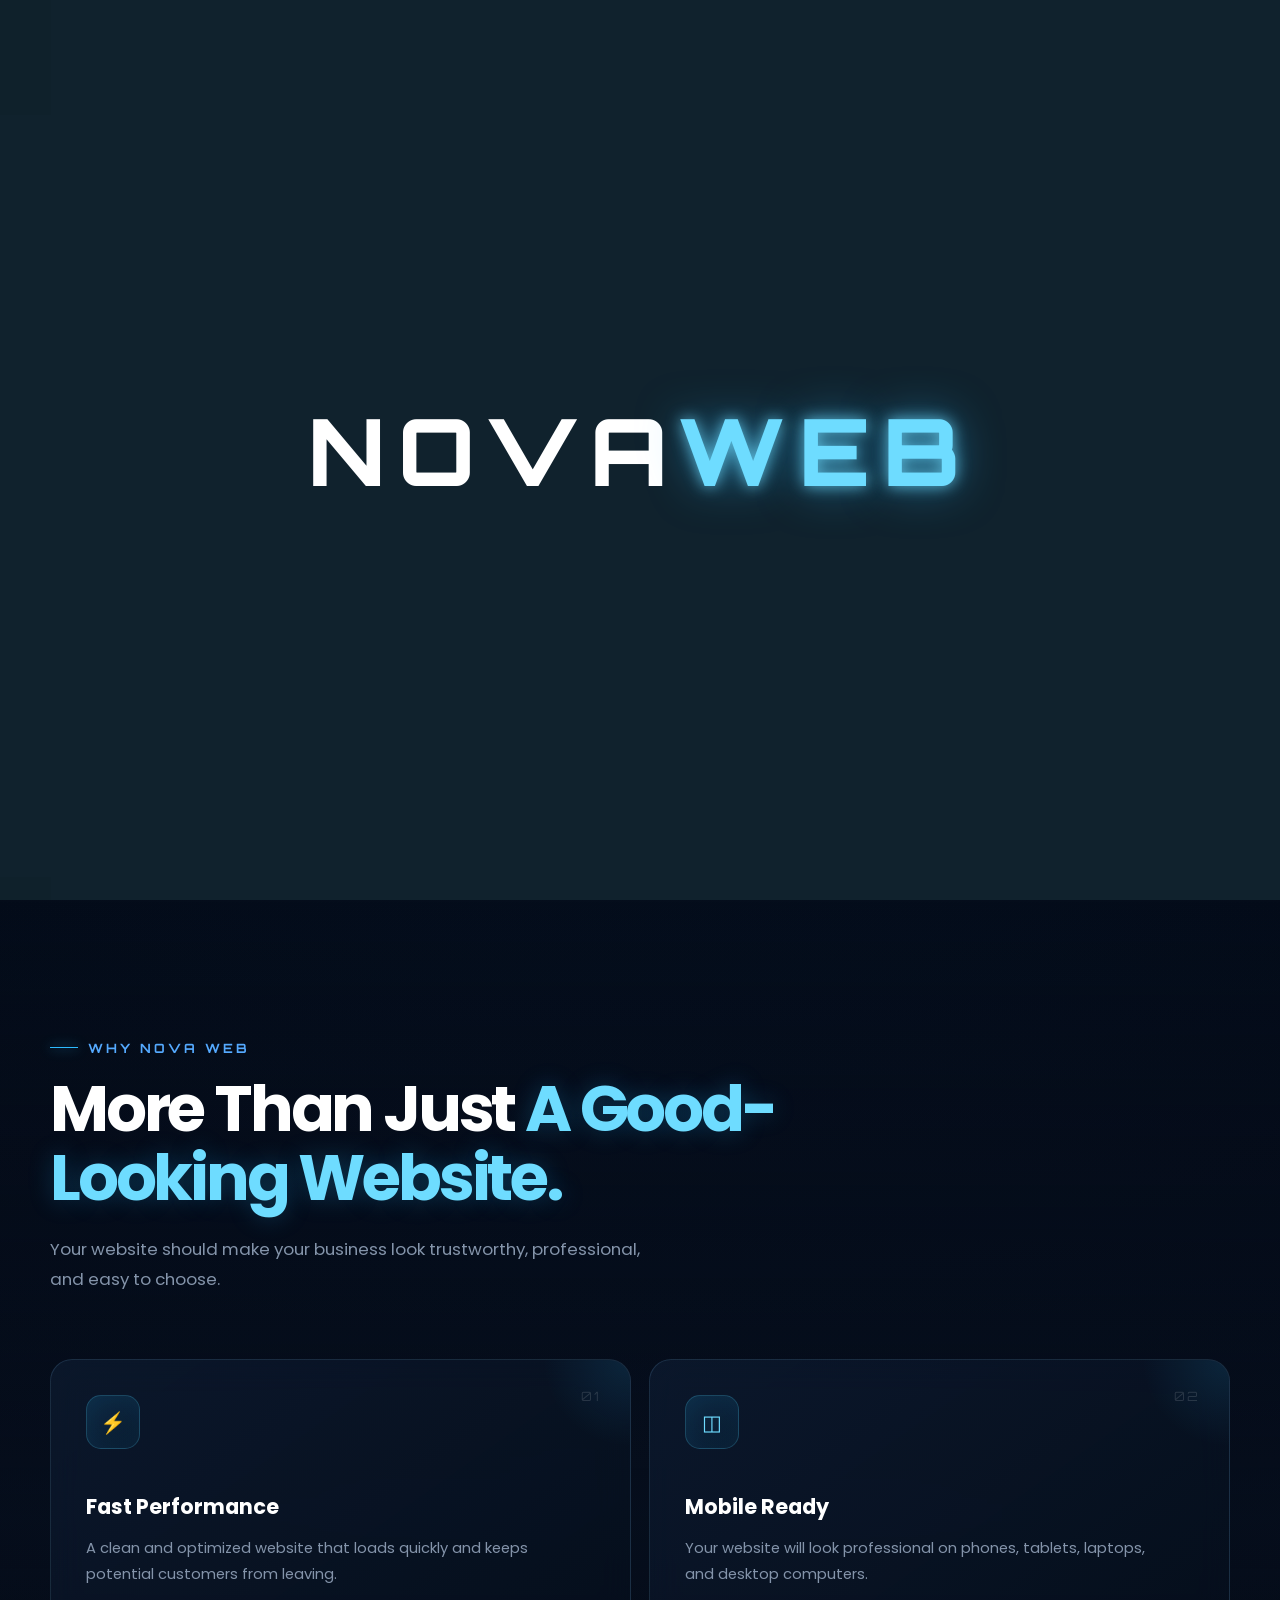
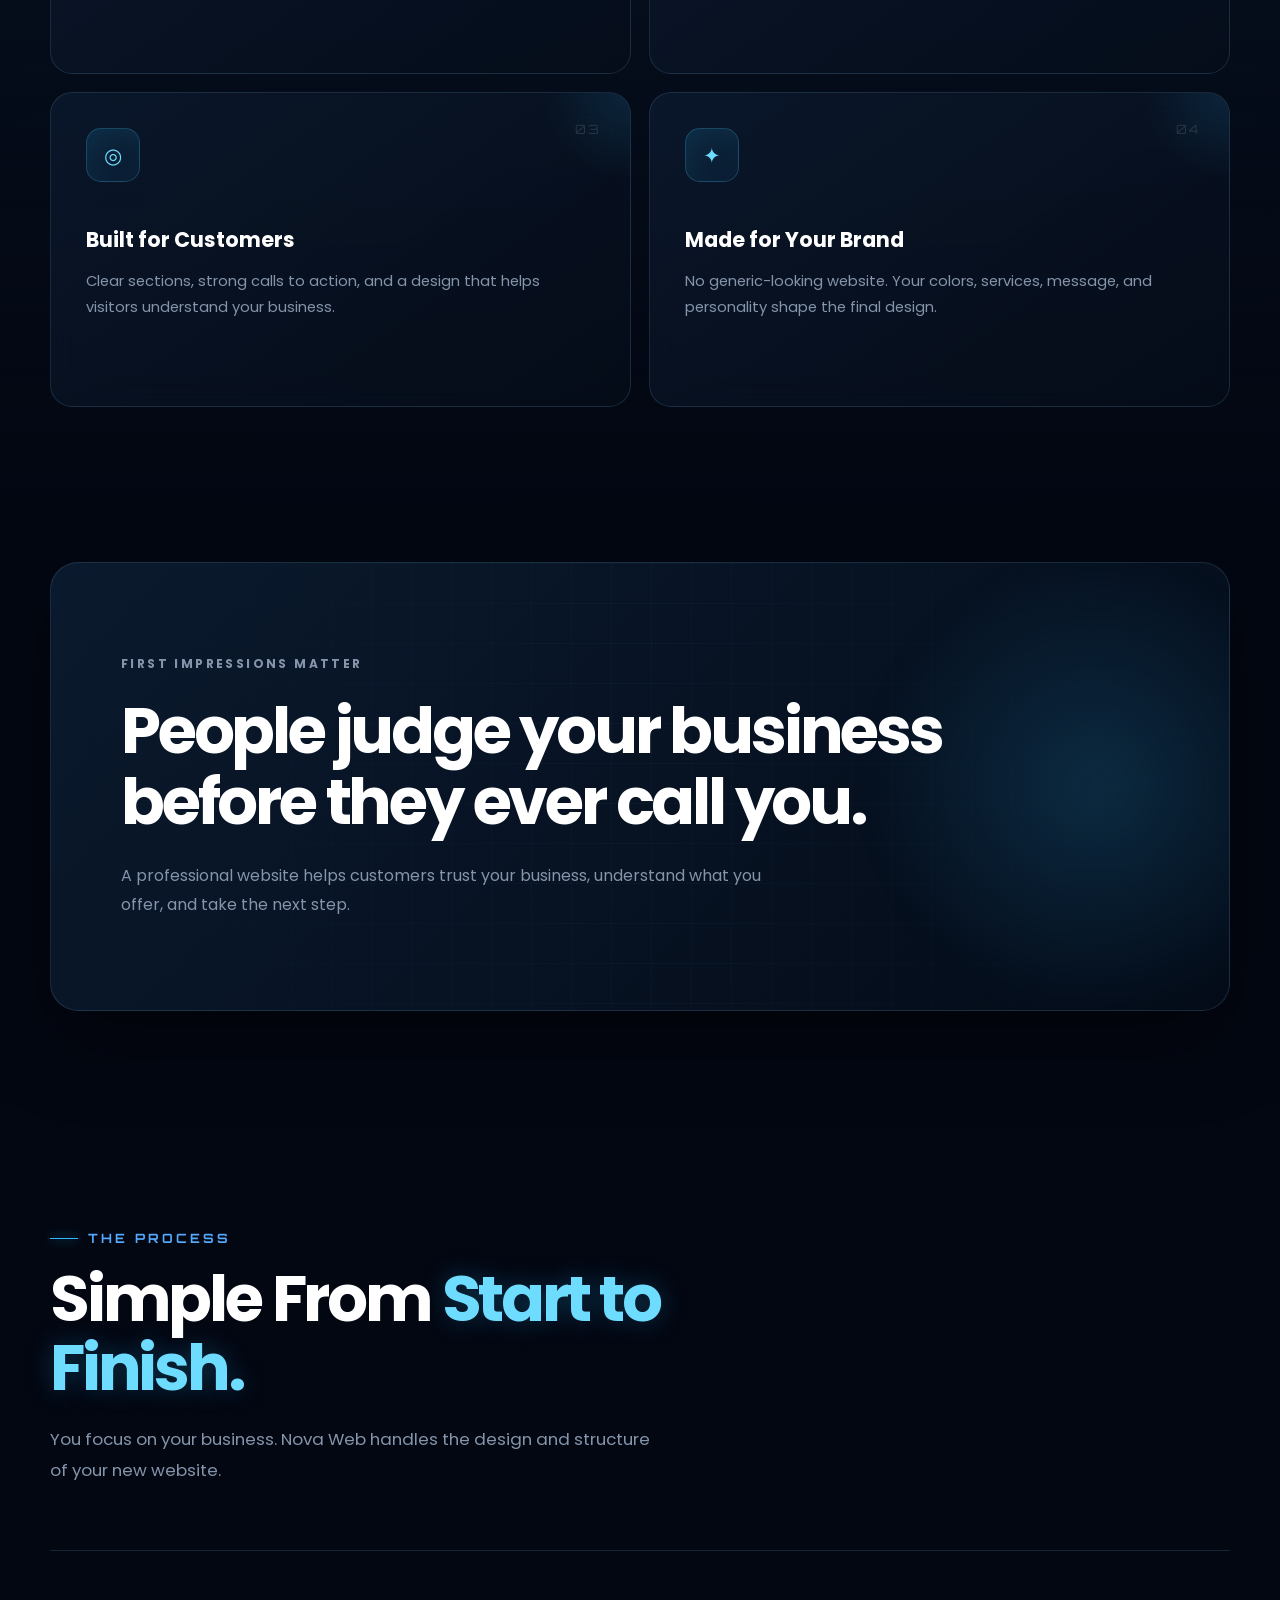
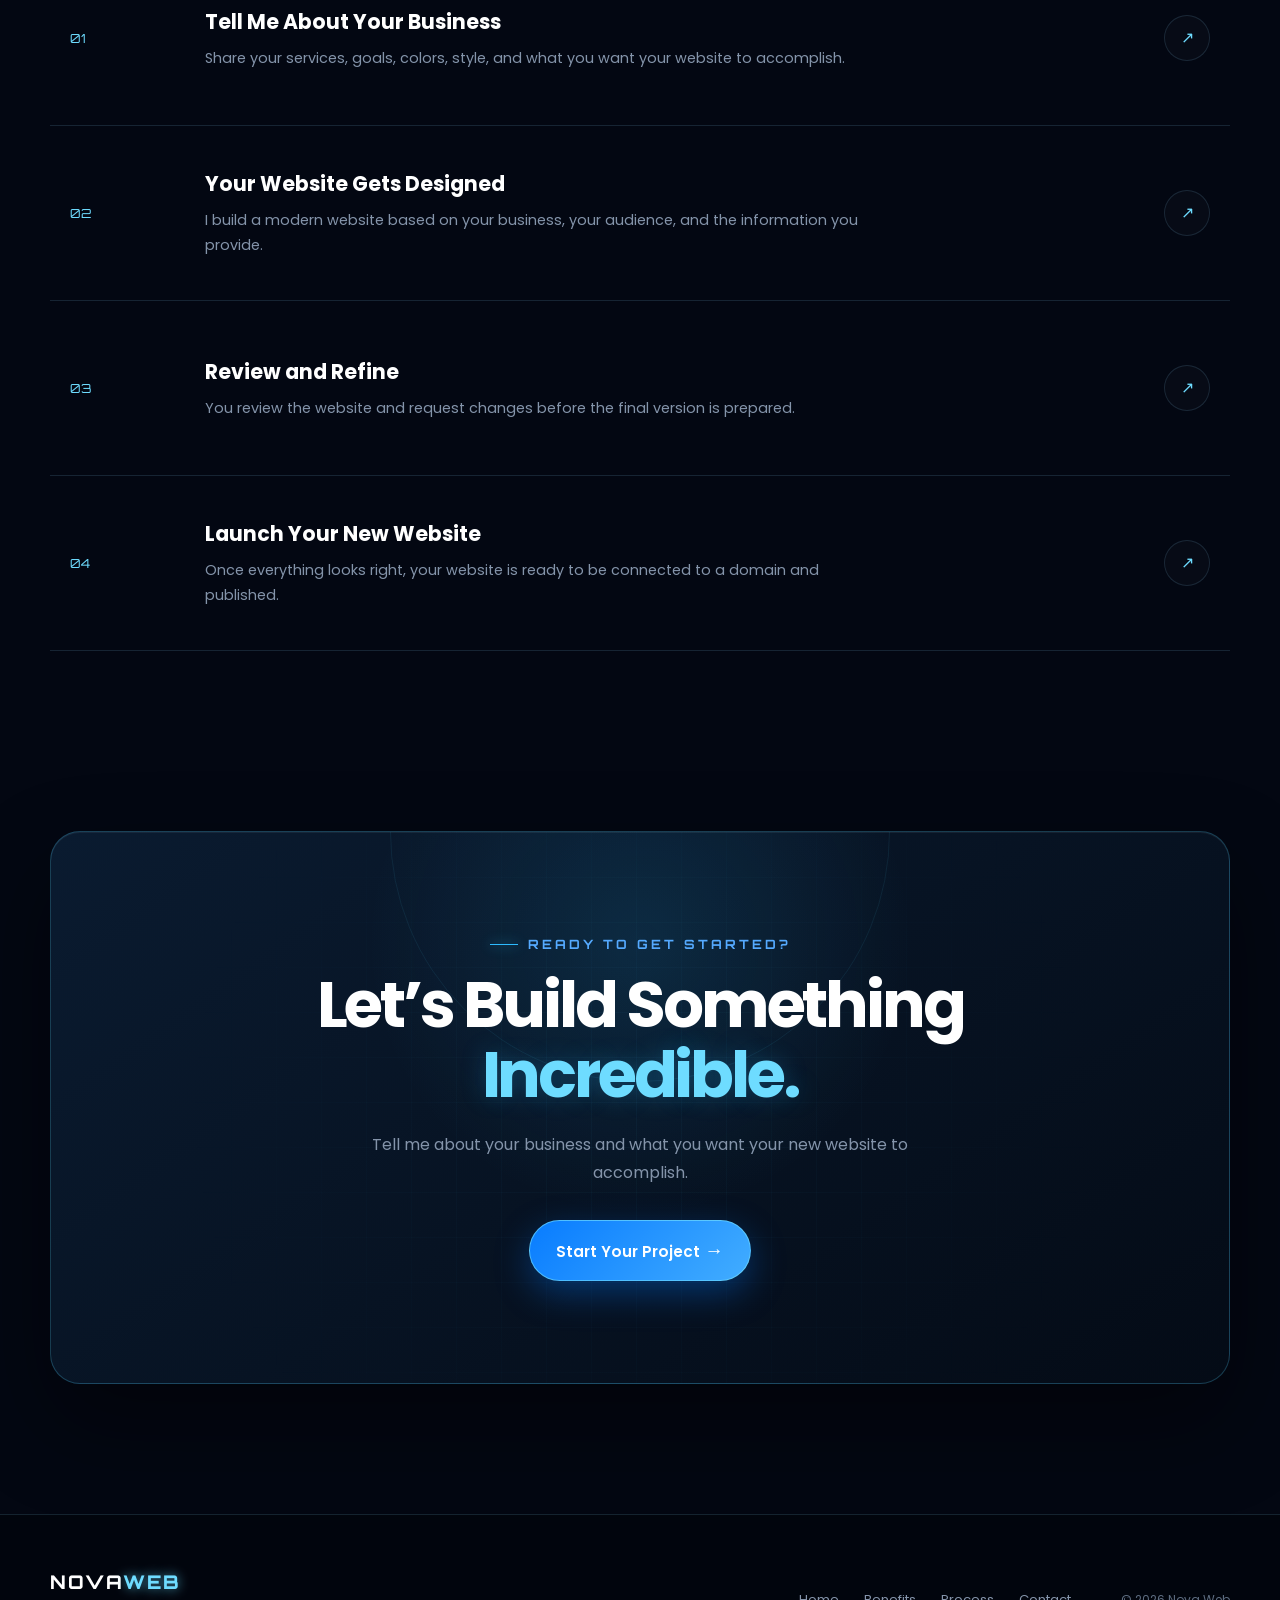
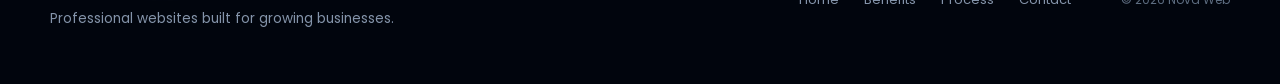
==== commit 529105d2: "Create services page and update navigation" ====
--- a/index.html
+++ b/index.html
@@ -58,17 +58,18 @@
                 <span></span>
                 <span></span>
             </button>
-
-            <div class="nav-links" id="navLinks">
-                <a href="#home">Home</a>
-                <a href="#benefits">Benefits</a>
-                <a href="#process">Process</a>
-                <a href="contact.html">Contact</a>
-
-                <a href="contact.html" class="nav-button">
-                    Start a Project
-                </a>
-            </div>
+ <div class="nav-links" id="navLinks">
+    <a href="#home">Home</a>
+    <a href="services.html">Services</a>
+    <a href="#benefits">Benefits</a>
+    <a href="#process">Process</a>
+    <a href="contact.html">Contact</a>
+
+    <a href="contact.html" class="nav-button">
+        Start a Project
+    </a>
+</div>
+            
 
         </nav>
     </header>
--- a/style.css
+++ b/style.css
@@ -2554,4 +2554,222 @@
         transform: none;
     }
 
+}
+/* =========================
+   SERVICES PAGE
+========================= */
+
+.services-page {
+    min-height: 100vh;
+    padding: 140px 7% 80px;
+    position: relative;
+    overflow: hidden;
+}
+
+.services-page::before {
+    content: "";
+    position: absolute;
+    width: 550px;
+    height: 550px;
+    top: 60px;
+    left: 50%;
+    transform: translateX(-50%);
+    background: rgba(0, 119, 255, 0.18);
+    filter: blur(150px);
+    border-radius: 50%;
+    pointer-events: none;
+}
+
+.services-hero {
+    max-width: 900px;
+    margin: 0 auto 70px;
+    text-align: center;
+    position: relative;
+    z-index: 1;
+}
+
+.section-label {
+    color: #55aaff;
+    font-family: "Orbitron", sans-serif;
+    font-size: 0.8rem;
+    letter-spacing: 3px;
+    margin-bottom: 18px;
+}
+
+.services-hero h1 {
+    font-family: "Orbitron", sans-serif;
+    font-size: clamp(2.5rem, 6vw, 5rem);
+    line-height: 1.1;
+    margin-bottom: 24px;
+}
+
+.services-hero h1 span {
+    color: #4da6ff;
+    text-shadow: 0 0 30px rgba(0, 132, 255, 0.55);
+}
+
+.services-intro {
+    max-width: 700px;
+    margin: 0 auto;
+    color: #b9c0cc;
+    font-size: 1.05rem;
+    line-height: 1.8;
+}
+
+.services-grid {
+    max-width: 1250px;
+    margin: 0 auto;
+    display: grid;
+    grid-template-columns: repeat(3, 1fr);
+    gap: 24px;
+    position: relative;
+    z-index: 1;
+}
+
+.service-card {
+    padding: 32px;
+    border: 1px solid rgba(255, 255, 255, 0.1);
+    border-radius: 24px;
+    background: rgba(255, 255, 255, 0.045);
+    backdrop-filter: blur(20px);
+    -webkit-backdrop-filter: blur(20px);
+    transition:
+        transform 0.3s ease,
+        border-color 0.3s ease,
+        box-shadow 0.3s ease;
+}
+
+.service-card:hover {
+    transform: translateY(-8px);
+    border-color: rgba(52, 148, 255, 0.55);
+    box-shadow: 0 20px 55px rgba(0, 112, 255, 0.16);
+}
+
+.service-number {
+    width: 46px;
+    height: 46px;
+    display: grid;
+    place-items: center;
+    margin-bottom: 24px;
+    border-radius: 14px;
+    background: rgba(0, 119, 255, 0.14);
+    border: 1px solid rgba(70, 163, 255, 0.28);
+    color: #69b5ff;
+    font-family: "Orbitron", sans-serif;
+    font-size: 0.8rem;
+}
+
+.service-card h2 {
+    font-family: "Orbitron", sans-serif;
+    font-size: 1.25rem;
+    margin-bottom: 14px;
+}
+
+.service-card p {
+    color: #aab2bf;
+    line-height: 1.7;
+    margin-bottom: 22px;
+}
+
+.service-card ul {
+    list-style: none;
+    padding: 0;
+    margin: 0;
+}
+
+.service-card li {
+    color: #d4d9e1;
+    margin-bottom: 11px;
+    font-size: 0.93rem;
+}
+
+.service-card li::before {
+    content: "✓";
+    color: #52a9ff;
+    margin-right: 10px;
+}
+
+.services-cta {
+    max-width: 950px;
+    margin: 100px auto 20px;
+    padding: 65px 35px;
+    text-align: center;
+    border-radius: 30px;
+    border: 1px solid rgba(82, 169, 255, 0.25);
+    background:
+        linear-gradient(
+            135deg,
+            rgba(0, 119, 255, 0.13),
+            rgba(255, 255, 255, 0.03)
+        );
+    position: relative;
+    z-index: 1;
+}
+
+.services-cta h2 {
+    font-family: "Orbitron", sans-serif;
+    font-size: clamp(1.8rem, 4vw, 3rem);
+    margin-bottom: 18px;
+}
+
+.services-cta p:not(.section-label) {
+    max-width: 650px;
+    margin: 0 auto 30px;
+    color: #b6bdc8;
+    line-height: 1.7;
+}
+
+.primary-button {
+    display: inline-block;
+    padding: 15px 26px;
+    color: white;
+    text-decoration: none;
+    font-weight: 600;
+    border-radius: 999px;
+    background: linear-gradient(135deg, #087cff, #42adff);
+    box-shadow: 0 12px 35px rgba(0, 119, 255, 0.35);
+    transition:
+        transform 0.25s ease,
+        box-shadow 0.25s ease;
+}
+
+.primary-button:hover {
+    transform: translateY(-3px);
+    box-shadow: 0 18px 45px rgba(0, 119, 255, 0.5);
+}
+
+nav a.active {
+    color: #56aaff;
+}
+
+.site-footer {
+    padding: 30px 20px;
+    text-align: center;
+    color: #77808e;
+    font-size: 0.85rem;
+}
+
+@media (max-width: 950px) {
+    .services-grid {
+        grid-template-columns: repeat(2, 1fr);
+    }
+}
+
+@media (max-width: 650px) {
+    .services-page {
+        padding: 120px 5% 60px;
+    }
+
+    .services-grid {
+        grid-template-columns: 1fr;
+    }
+
+    .service-card {
+        padding: 27px;
+    }
+
+    .services-cta {
+        margin-top: 70px;
+        padding: 50px 24px;
+    }
 }
